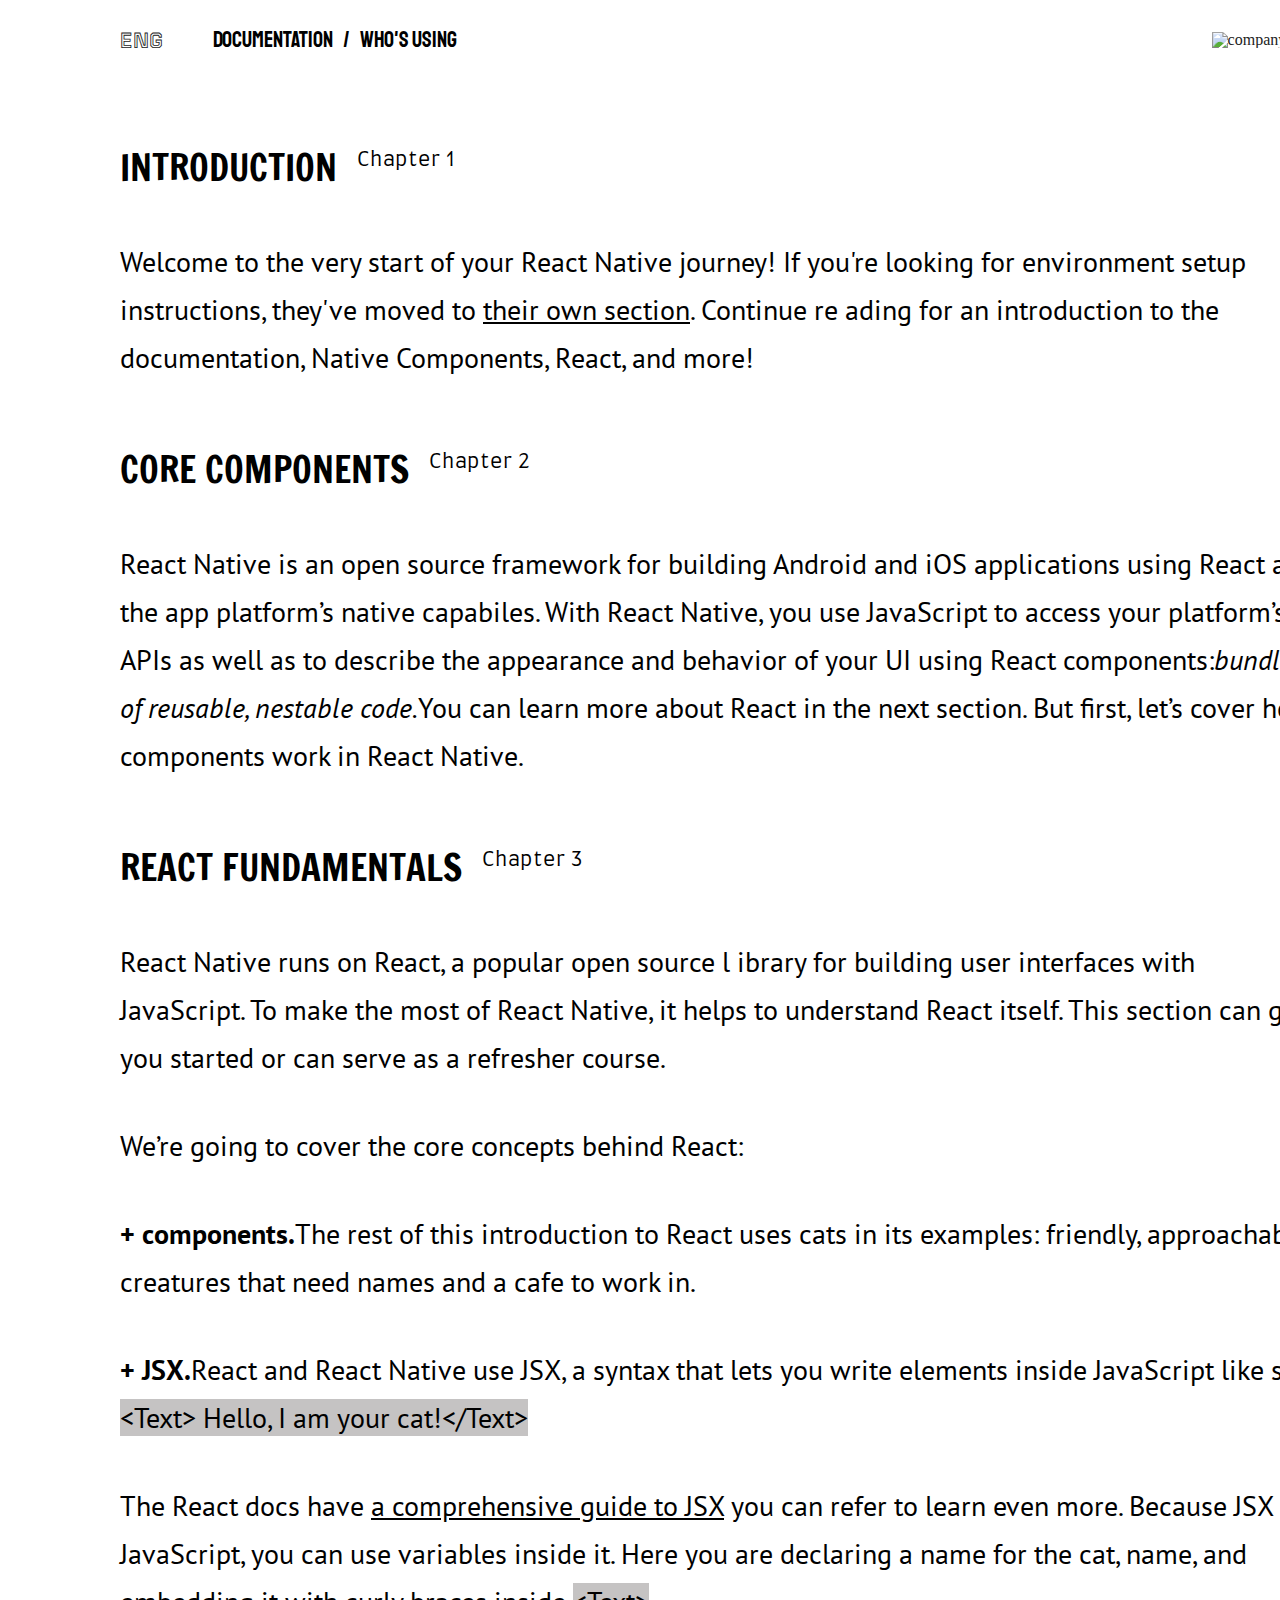
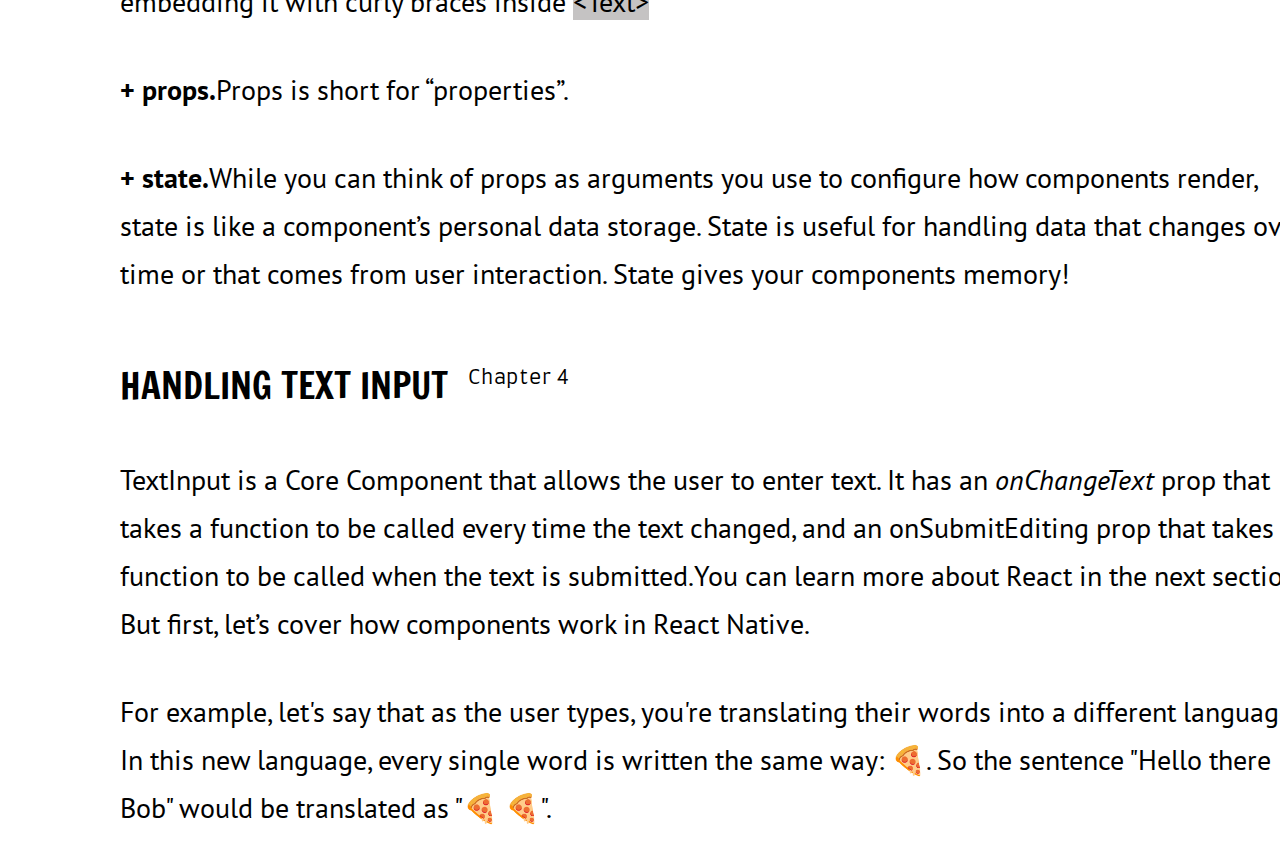
==== lesson13_fonts /index.html @ 8512cb59 "lesson 13 has been added" ====
<!DOCTYPE html>
<html>
    <head>
        <meta charset="utf-8">
        <meta name="viewport" content="width=device-width, initial-scale=1">
        <title>Ivan Didenko</title>
        <link rel="preconnect" href="https://fonts.googleapis.com">
<link rel="preconnect" href="https://fonts.gstatic.com" crossorigin>
<link href="https://fonts.googleapis.com/css2?family=Farro:wght@300&family=Francois+One&family=PT+Sans:ital,wght@0,400;0,700;1,400&family=Staatliches&family=Tourney:wght@600&display=swap" rel="stylesheet">

        <link rel="stylesheet" href="styles/style.css">
        <link rel="stylesheet" href="styles/reset.css">
       </head>
       <body>
           <header class="header">
               <div class="container">
                   <div class="header_nav">
                   <h3 class="header_language">ENG</h3>
            <nav class="navbar">
                <ul class="navlist">
                    <li class="navlist-item">
                        <a class="navlist-link" href="#home">Documentation</a>
                    </li>
                    <li class="navlist-item">
                        <a class="navlist-link" href="#home">/</a>
                    </li>
                    <li class="navlist-item">
                        <a class="navlist-link" href="#home">Who's Using</a>
                    </li>
                </ul>
            </nav>
            </div>
            <img src="/assets/icons/company-logo-black.svg" alt="company-logo" class="navigation_logo">
        </div>
           </header>

           <main>
               <section class="chapter" id="chapter1">
                   <div class="main_title">
                    <h2 class="title">Introduction</h2>
                    <p class="chapter-title">Chapter 1</p>
                   </div>
                   <p class="chapter-text">Welcome to the very start of your React Native journey! If you're looking for environment setup instructions, they've moved to <u>their own section</u>. Continue re
                       ading for an introduction to the documentation, Native Components, React, and more!</p>
               </section>  

               <section class="chapter" id="chapter2">
                    <div class="main_title">
                         <h2 class="title">Core Components</h2>
                         <p class="chapter-title">Chapter 2</p>
                    </div>
                    <div class="chapter-text">
                          <p>React Native is an open source framework for building Android and iOS 
                    applications using React and the app platform’s native capabiles. With React Native, you 
                    use JavaScript to access your platform’s APIs as well as to describe the appearance and 
                    behavior of your UI using React components:<span class="italic">bundles of reusable, 
                        nestable code.</span>You can learn more about React in the
                     next section. But first, let’s cover how components work in React Native.</p>
                    </div>
                 </section> 
                 
                 <section class="chapter" id="chapter3">
                    <div class="main_title">
                     <h2 class="title">React Fundamentals</h2>
                         <p class="chapter-title">Chapter 3</p>
                    </div>
                        <p class="chapter-text">React Native runs on React, a popular open source l
                        ibrary for building user interfaces with JavaScript. To make the most of React Native, it 
                        helps to understand React itself. This section can get you started or can serve as a refresher course.</p>
                        <p class="chapter-text">We’re going to cover the core concepts behind React:</p>

                        <p class="chapter-text-bold">+ components.<span class="normal">The rest of this introduction to React uses cats in its examples: 
                            friendly, approachable creatures that need names and a cafe to work in.</span></p>
                            
                         <p class="chapter-text-bold">+ JSX.<span class="normal">React and React Native use JSX, a syntax that 
                             lets you write elements inside JavaScript like so: </span><span class="highlight">&lt;Text&gt; Hello, I am your cat!&lt;/Text&gt;</span></p>

                        <p class="chapter-text">The React docs have <u>a comprehensive guide to JSX</u> you 
                            can refer to learn even more. Because JSX is JavaScript, you can use variables inside it.
                             Here you are declaring a name for the cat, name, and embedding it with curly braces inside <span class="highlight">&lt;Text&gt;</span></p>

                        <p class="chapter-text-bold">+ props.<span class="normal">Props is short for “properties”.</span></p>

                        <p class="chapter-text-bold">+ state.<span class="normal">While you can think of props as 
                            arguments you use to configure how components render, state is like a component’s personal data storage. State is useful for handling data that changes over time or that comes from user interaction. State gives your components memory!</span></p>
                </section> 
                <section class="chapter" id="chapter4">
                    <div class="main_title">
                         <h2 class="title">handling text input</h2>
                         <p class="chapter-title">Chapter 4</p>
                    </div>
                         <p class="chapter-text">TextInput is a Core Component that allows the user to enter text. 
                              It has an <span class="italic">onChangeText</span> prop that takes a function to be called every time the text changed, 
                              and an onSubmitEditing prop that takes a function to be called when the text is submitted.You can learn more about React in the
                     next section. But first, let’s cover how components work in React Native.</p>

                        <p class="chapter-text">For example, let's say that as the user types, you're translating their words into a different language.
                         In this new language, every single word is written the same way: 🍕. 
                         So the sentence "Hello there Bob" would be translated as "🍕 🍕".</p>
                 </section> 
           </main>
    </body>
</html>
---- lesson13_fonts /styles/style.css ----
html {
    position: relative;
    width: 1440px;
    height: 2375px;
}
main {
    display: flex;
    flex-direction: column;
    align-items: flex-start;
    padding: 0px 0px 90px;
    gap: 70px;
    position: absolute;
    width: 1200px;
    height: 2225px;
    left: 120px;
    top:150px;
}
.header_language {
    font-family: "Tourney";
    margin-right: 50px;
    text-decoration: none;
    font-size: 22px;    
}
.container {
    display: flex;
    align-items: center;
    justify-content: space-between;
    max-width: 1200px;
    height: 80px;
    margin: 0 auto;
}

.header_nav {
    display: flex;
    align-items: center;
}
.navlist {
    font-family: "Staatliches";
    display: flex;
    font-size: 22px;
    gap: 10px;
}
.navlist-link {
    text-decoration: none;
    color: #000;
}

.chapter {
    display: flex;
    flex-direction: column;
    align-items: flex-start;
    padding: 0px;
    gap: 40px;
    width: 1200px;
}


.main_title {
    display: flex;
    flex-direction: row;
    align-items: flex-start;
    padding: 0px;
    gap: 10px; 
    height: 48px;
}
.title { 
    margin-right: 10px;
    height: 48px;   
    text-transform: uppercase;
    color: #000000;
    font-family: 'Francois One';
    font-size: 36px;
    }
.chapter-title {
    height: 20px;
    vertical-align: text-top;
    font-family: 'Farro';
    font-style: normal;
    font-weight: 300;
    font-size: 20px;
    letter-spacing: 0.04em;
    color: #000000;
}

.chapter-text {
    width: 1200px;
    font-family: 'PT Sans';
    font-style: normal;
    font-weight: 400;
    font-size: 28px;
    line-height: 48px; 
    color: #000000;
}

.chapter-text-bold{
    margin: 0 auto;
    width: 1200px;
    font-family: 'PT Sans';
    font-weight: 700;
    font-size: 28px;
    line-height: 48px; 
    color: #000000;
}

.italic {
    font-style: italic;
}
.normal {
    font-weight: 400;
}
.highlight {
    font-weight: 400;
    background-color: rgb(197, 195, 195);
}
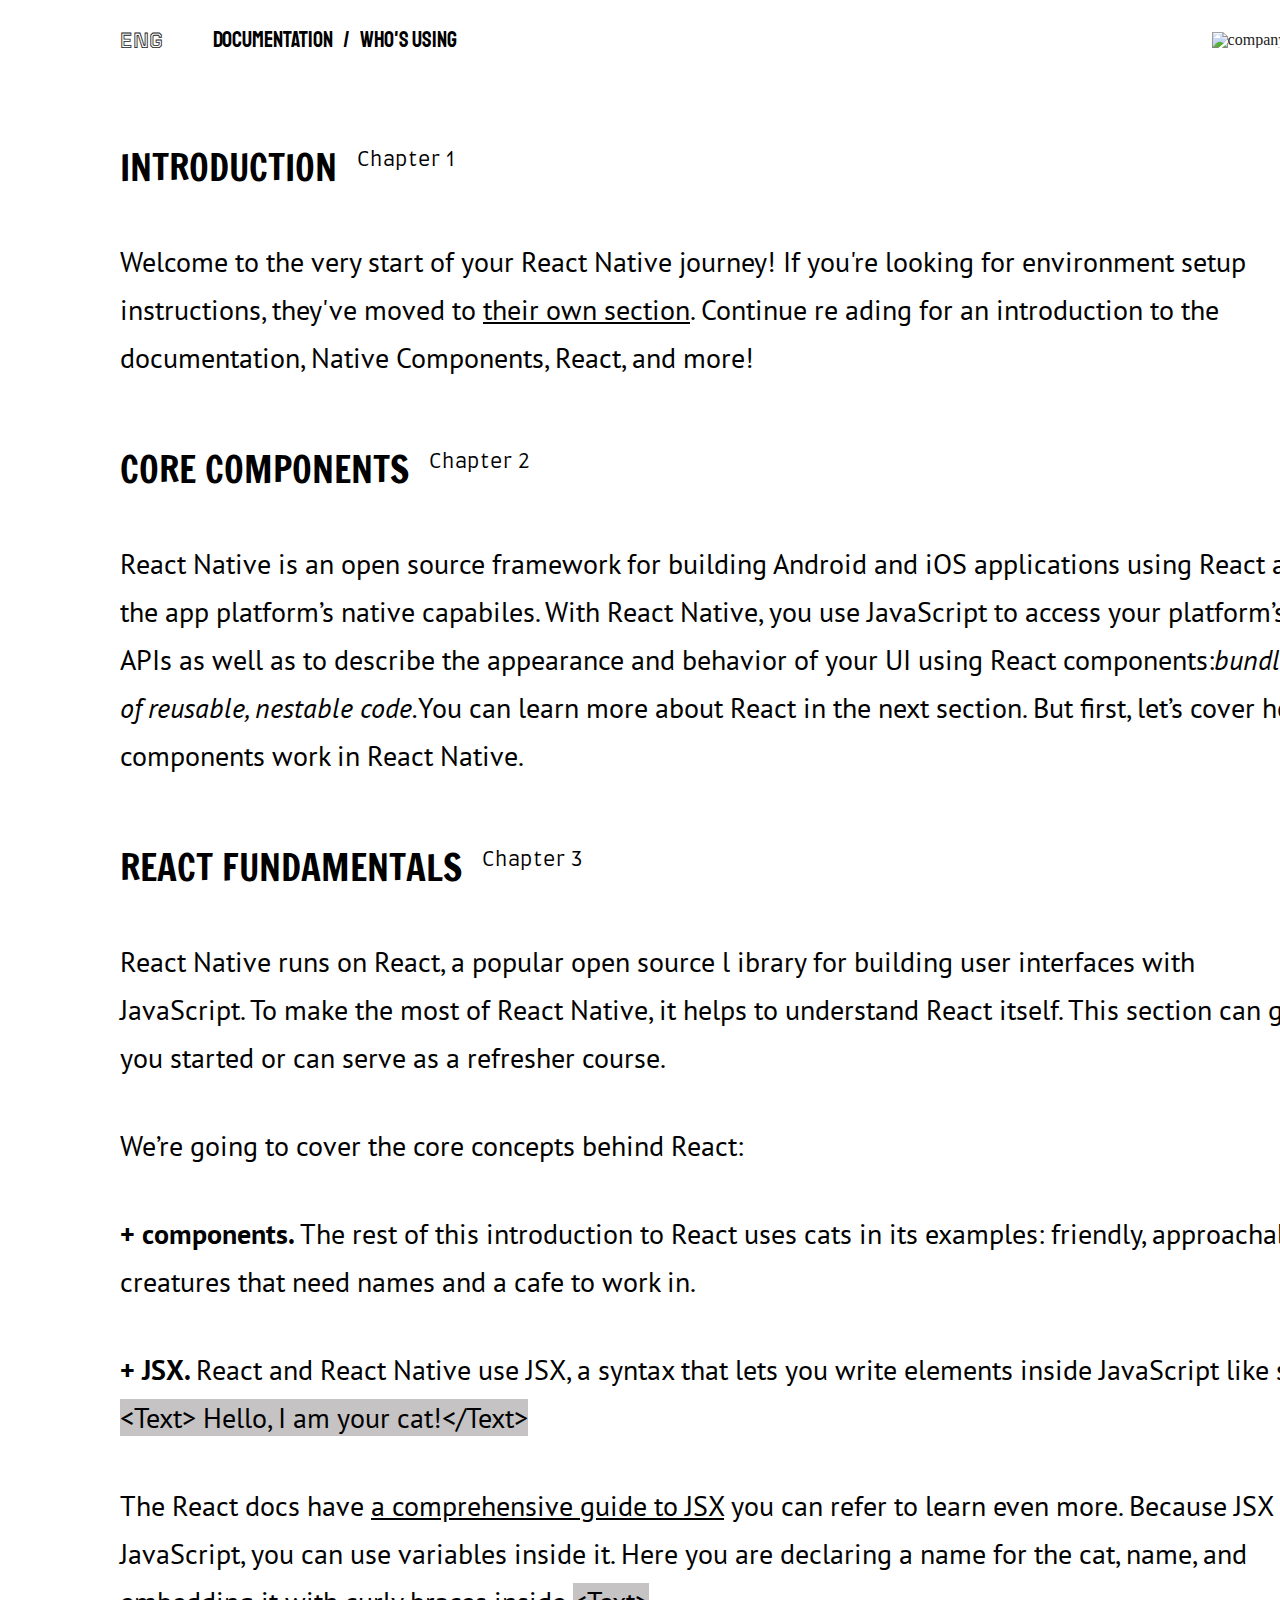
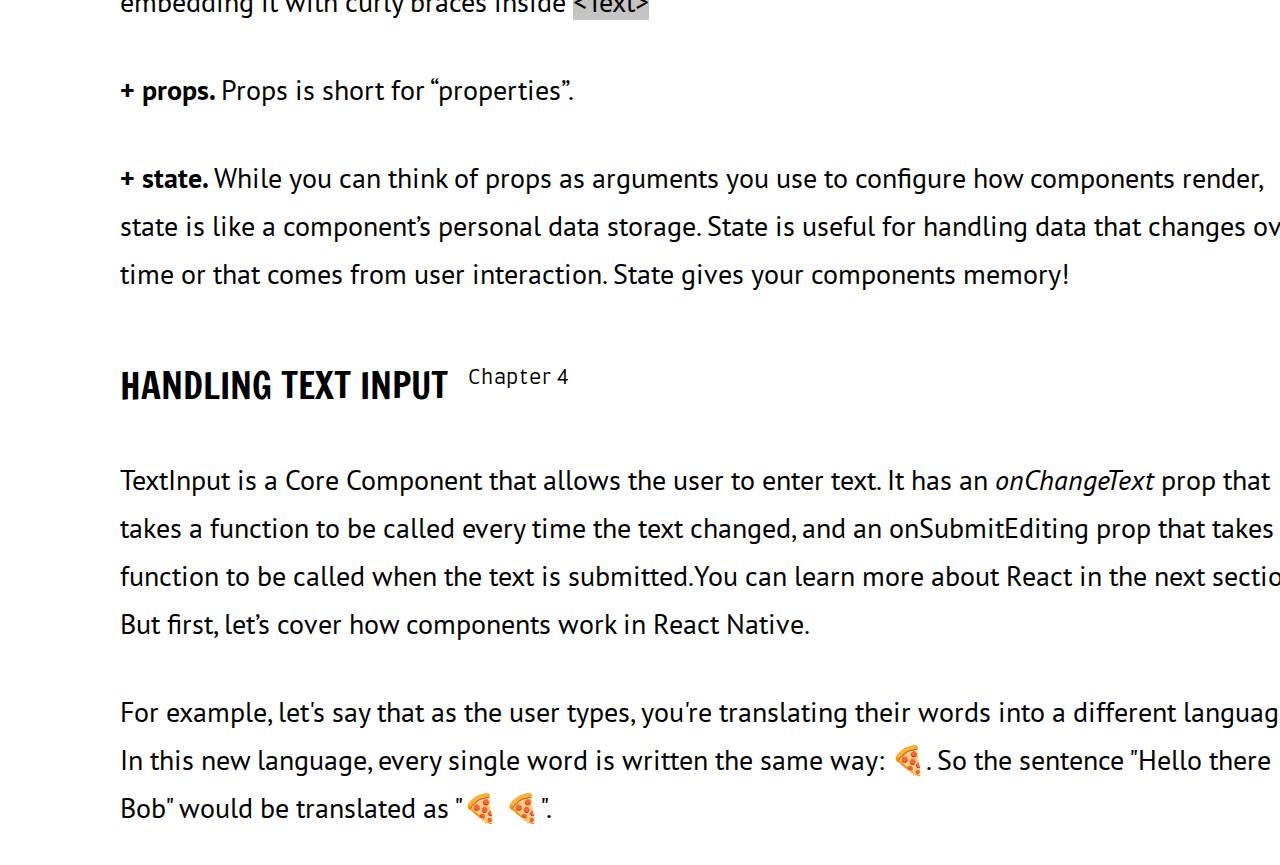
==== commit 65769bdc: "no message" ====
--- a/lesson13_fonts /index.html
+++ b/lesson13_fonts /index.html
@@ -69,19 +69,19 @@
                         helps to understand React itself. This section can get you started or can serve as a refresher course.</p>
                         <p class="chapter-text">We’re going to cover the core concepts behind React:</p>
 
-                        <p class="chapter-text-bold">+ components.<span class="normal">The rest of this introduction to React uses cats in its examples: 
+                        <p class="chapter-text-bold">+ components. <span class="normal">The rest of this introduction to React uses cats in its examples: 
                             friendly, approachable creatures that need names and a cafe to work in.</span></p>
                             
-                         <p class="chapter-text-bold">+ JSX.<span class="normal">React and React Native use JSX, a syntax that 
+                         <p class="chapter-text-bold">+ JSX. <span class="normal">React and React Native use JSX, a syntax that 
                              lets you write elements inside JavaScript like so: </span><span class="highlight">&lt;Text&gt; Hello, I am your cat!&lt;/Text&gt;</span></p>
 
                         <p class="chapter-text">The React docs have <u>a comprehensive guide to JSX</u> you 
                             can refer to learn even more. Because JSX is JavaScript, you can use variables inside it.
                              Here you are declaring a name for the cat, name, and embedding it with curly braces inside <span class="highlight">&lt;Text&gt;</span></p>
 
-                        <p class="chapter-text-bold">+ props.<span class="normal">Props is short for “properties”.</span></p>
+                        <p class="chapter-text-bold">+ props. <span class="normal">Props is short for “properties”.</span></p>
 
-                        <p class="chapter-text-bold">+ state.<span class="normal">While you can think of props as 
+                        <p class="chapter-text-bold">+ state. <span class="normal">While you can think of props as 
                             arguments you use to configure how components render, state is like a component’s personal data storage. State is useful for handling data that changes over time or that comes from user interaction. State gives your components memory!</span></p>
                 </section> 
                 <section class="chapter" id="chapter4">
